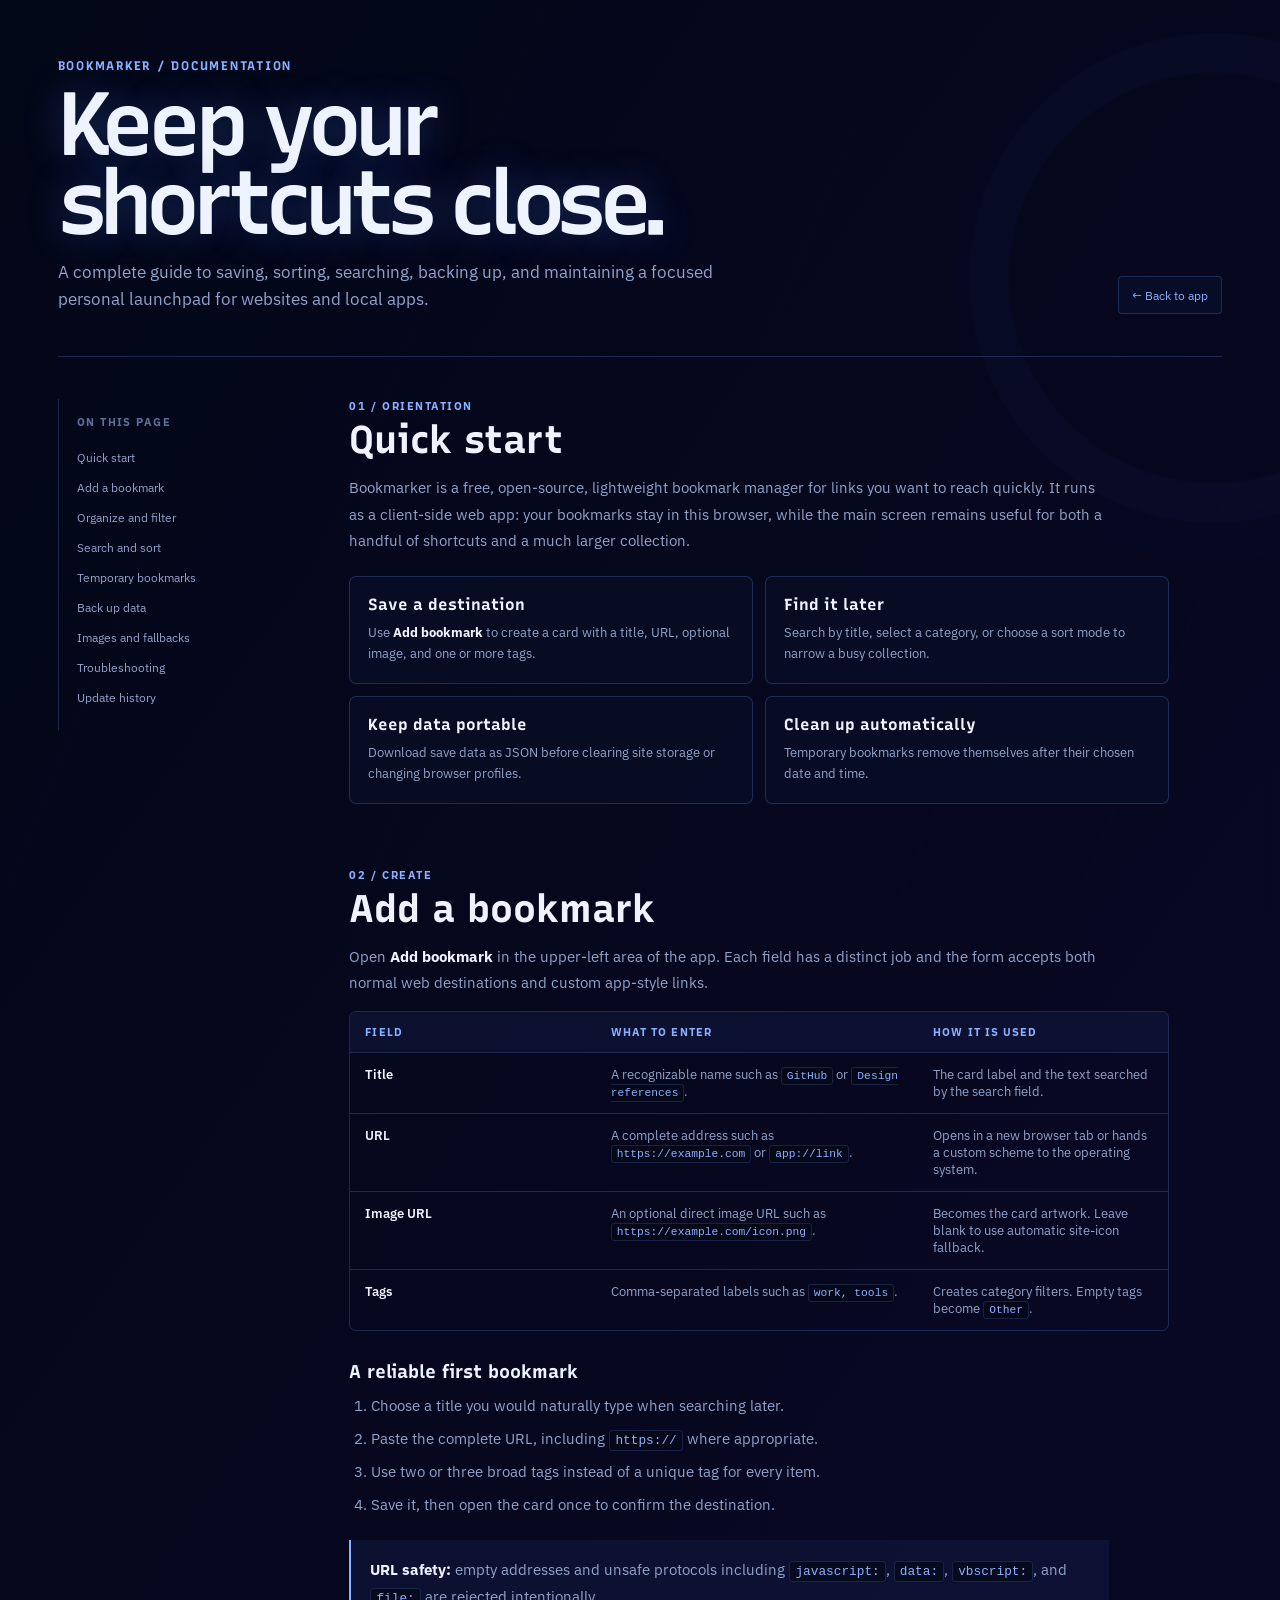
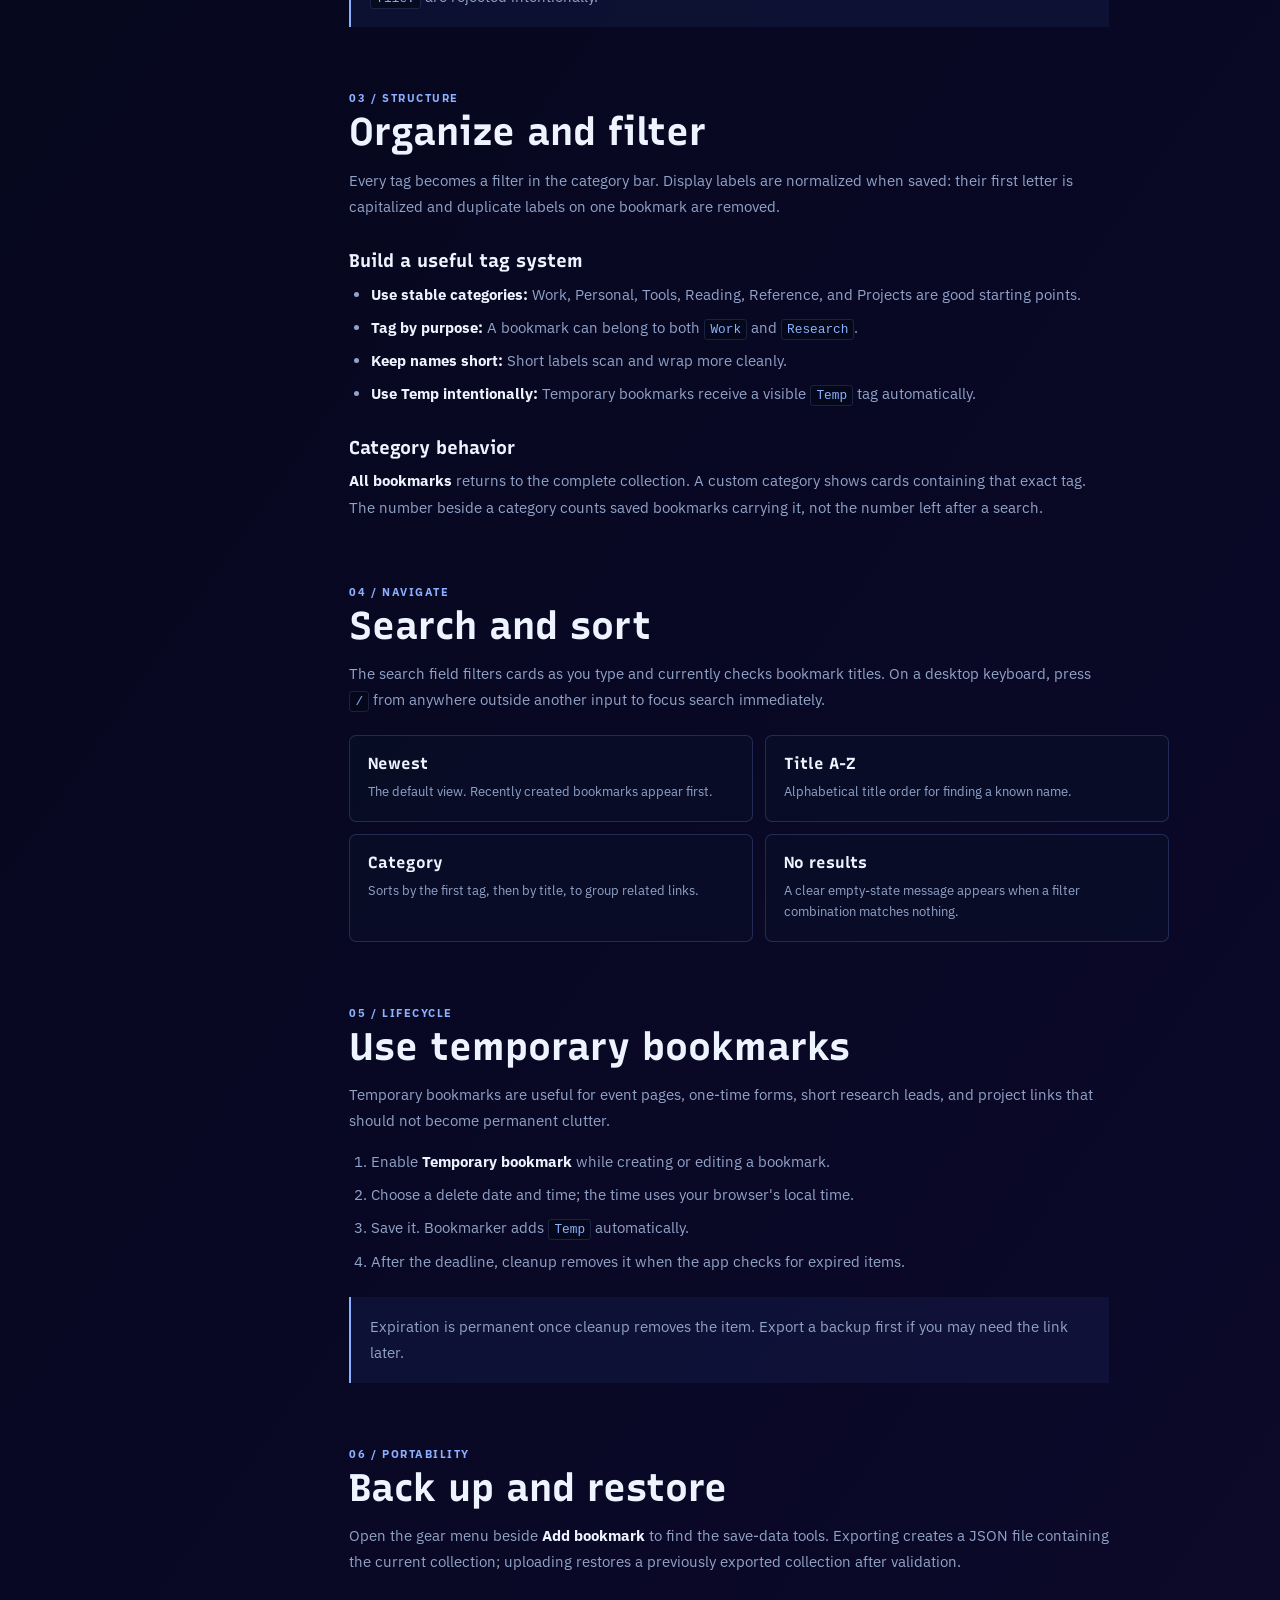
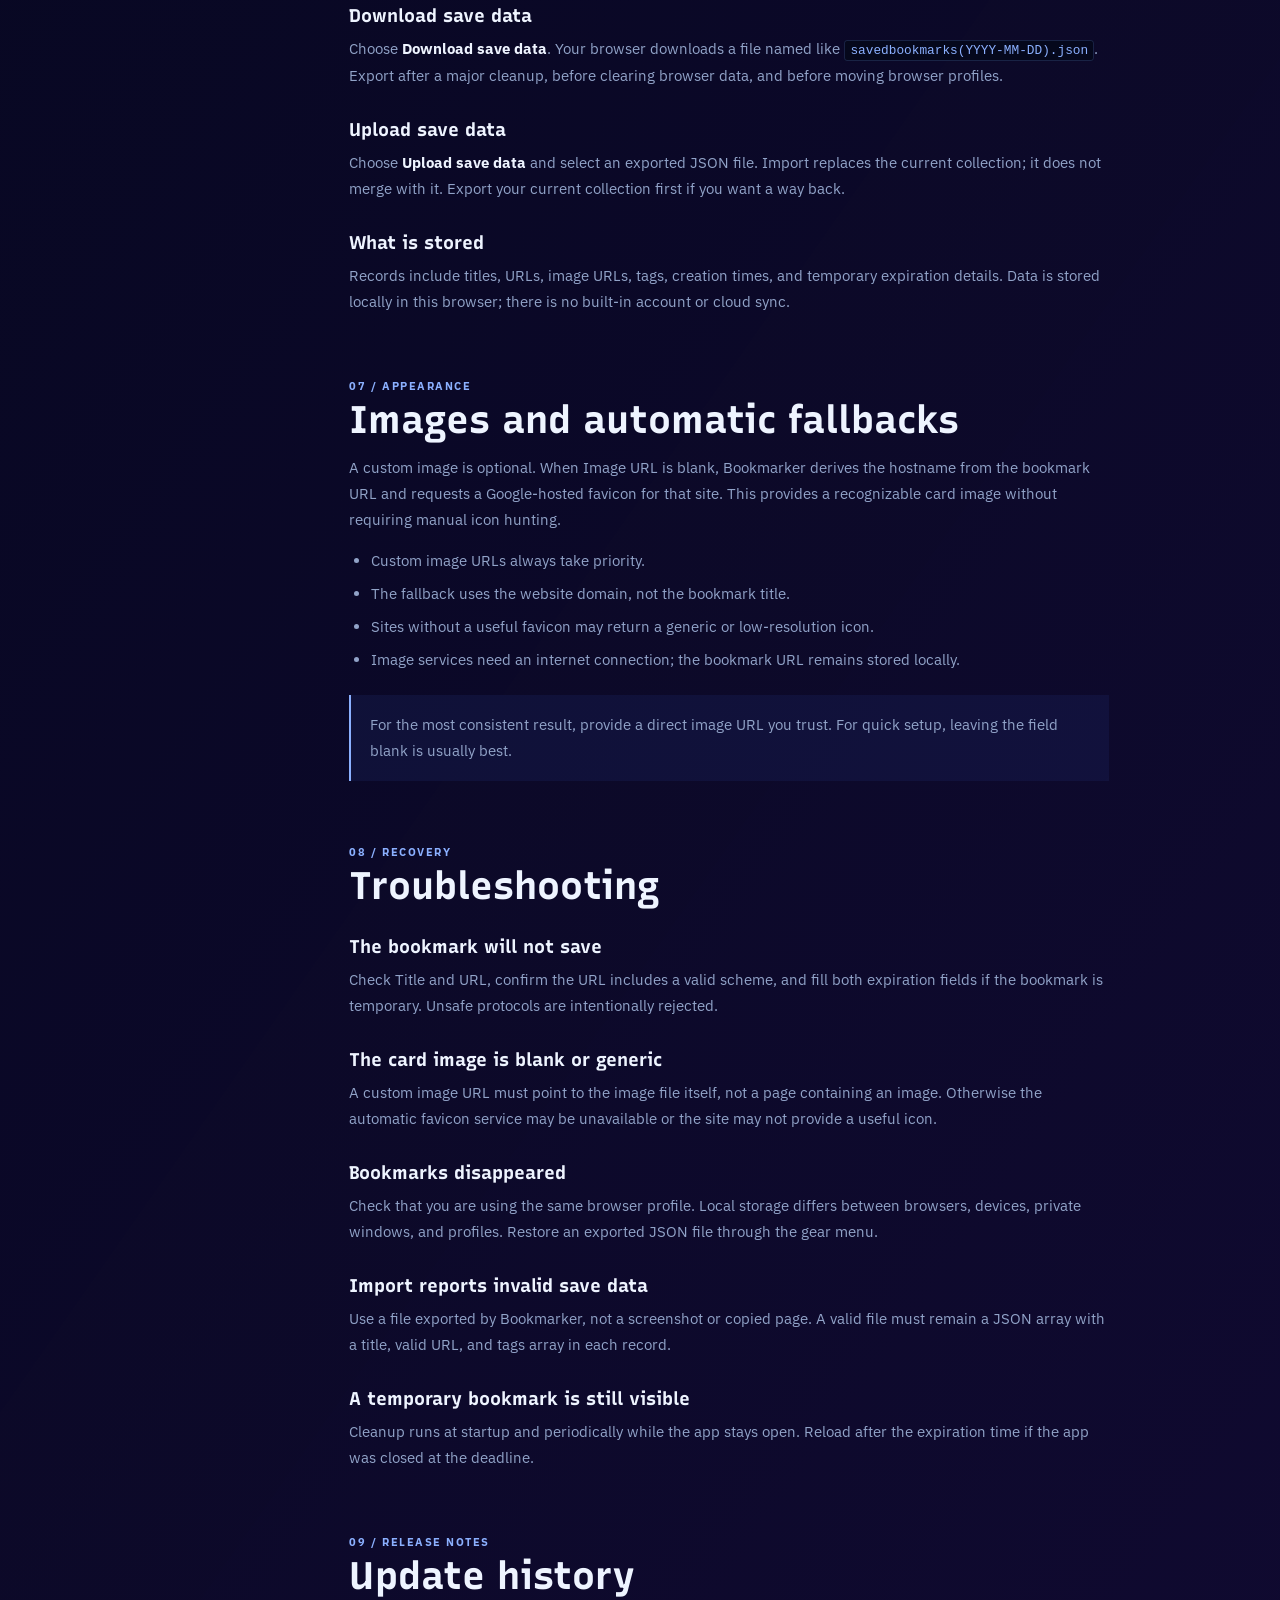
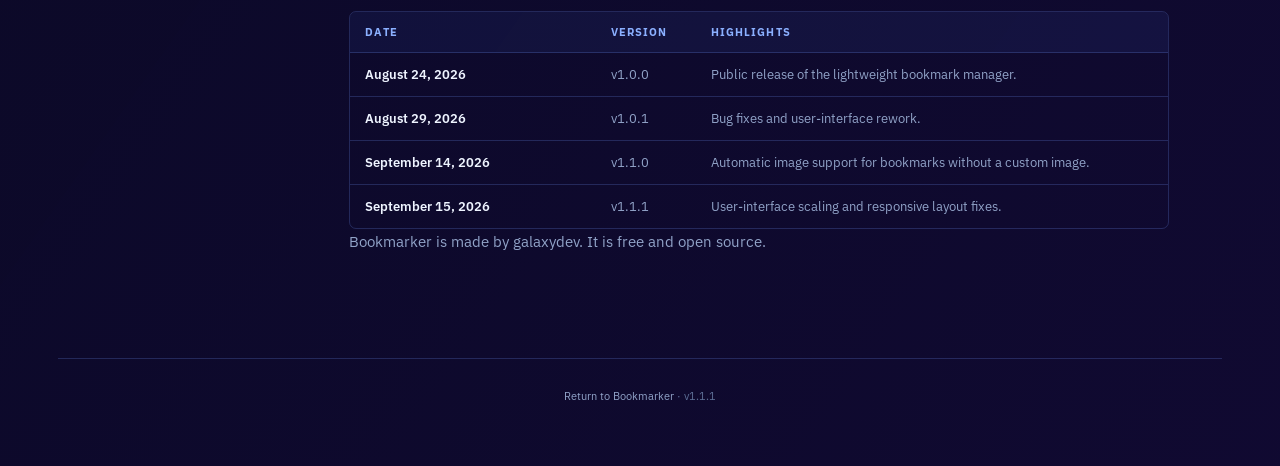
==== docs.html @ 87ace86a "Add detailed user documentation" ====
<!DOCTYPE html>
<html lang="en">
<head>
  <meta charset="UTF-8">
  <meta name="viewport" content="width=device-width, initial-scale=1.0">
  <meta name="description" content="The complete Bookmarker user guide for creating, organizing, searching, and backing up bookmarks.">
  <title>Bookmarker User Guide</title>
  <link rel="stylesheet" href="style.css">
  <link rel="preconnect" href="https://fonts.googleapis.com">
  <link rel="preconnect" href="https://fonts.gstatic.com" crossorigin>
  <link href="https://fonts.googleapis.com/css2?family=Recursive:wght@300..1000&display=swap" rel="stylesheet">
  <link rel="preconnect" href="https://fonts.googleapis.com">
  <link rel="preconnect" href="https://fonts.gstatic.com" crossorigin>
  <link href="https://fonts.googleapis.com/css2?family=IBM+Plex+Sans:ital,wght@0,100..700;1,100..700&display=swap" rel="stylesheet">
  <style>
    .guide { width: min(1180px, 100%); margin: 0 auto; }
    .guide-header { display: flex; align-items: end; justify-content: space-between; gap: 28px; padding: 34px 0 42px; border-bottom: 1px solid var(--line); }
    .guide-kicker, .section-kicker { color: var(--blue-bright); font-size: .68rem; font-weight: 700; letter-spacing: .14em; text-transform: uppercase; }
    .guide-kicker { font-family: var(--display); font-size: .78rem; }
    .guide-header h1 { max-width: 760px; margin: 12px 0 16px; font-size: clamp(3rem, 7vw, 6.5rem); line-height: .88; }
    .lede { max-width: 680px; margin: 0; color: var(--muted); font-size: 1.05rem; line-height: 1.65; }
    .back-link { display: inline-flex; flex: 0 0 auto; padding: 10px 13px; color: var(--blue-bright); font-size: .78rem; text-decoration: none; border: 1px solid var(--line); border-radius: 4px; background: rgba(9,20,48,.58); }
    .back-link:hover { color: var(--ink); border-color: var(--line-bright); }
    .guide-layout { display: grid; grid-template-columns: 215px minmax(0,1fr); gap: clamp(28px,6vw,78px); padding: 42px 0 20px; }
    .guide-nav { position: sticky; top: 24px; align-self: start; padding: 16px 0 18px 18px; border-left: 1px solid var(--line); }
    .guide-nav p { margin-bottom: 13px; color: var(--dim); font-size: .66rem; font-weight: 700; letter-spacing: .14em; text-transform: uppercase; }
    .guide-nav a { display: block; padding: 7px 0; color: var(--muted); font-size: .78rem; text-decoration: none; }
    .guide-nav a:hover { color: var(--blue-bright); }
    .guide-content { min-width: 0; }
    .guide-section { scroll-margin-top: 24px; margin-bottom: 64px; }
    .guide-section h2 { margin: 8px 0 16px; color: var(--ink); font-family: var(--display); font-size: clamp(1.7rem,3vw,2.6rem); line-height: 1; }
    .guide-section h3 { margin: 30px 0 9px; color: var(--ink); font-family: var(--display); font-size: 1.15rem; }
    .guide-section p, .guide-section li { max-width: 760px; color: var(--muted); font-size: .93rem; line-height: 1.75; }
    .guide-section ul, .guide-section ol { max-width: 760px; margin: 10px 0 0; padding-left: 22px; }
    .guide-section li + li { margin-top: 7px; }
    .guide-section strong { color: var(--ink); }
    .guide-section code, .callout code { padding: 2px 5px; color: var(--blue-bright); font-family: ui-monospace,SFMono-Regular,Menlo,monospace; font-size: .86em; border: 1px solid rgba(117,157,255,.18); border-radius: 3px; background: rgba(3,9,23,.7); }
    .callout { max-width: 760px; margin: 22px 0; padding: 17px 19px; border-left: 2px solid var(--blue-bright); background: rgba(79,130,255,.08); }
    .callout p { margin: 0; }
    .guide-grid { display: grid; grid-template-columns: repeat(2,minmax(0,1fr)); gap: 12px; max-width: 820px; margin-top: 22px; }
    .guide-card { padding: 18px; border: 1px solid var(--line); border-radius: 7px; background: rgba(9,18,42,.58); }
    .guide-card h3 { margin: 0 0 8px; font-size: 1rem; }
    .guide-card p { margin: 0; font-size: .84rem; line-height: 1.6; }
    .table-wrap { max-width: 820px; overflow-x: auto; border: 1px solid var(--line); border-radius: 7px; }
    .guide-table { width: 100%; min-width: 560px; border-collapse: collapse; color: var(--muted); font-size: .82rem; }
    .guide-table th, .guide-table td { padding: 13px 15px; text-align: left; vertical-align: top; border-bottom: 1px solid var(--line); }
    .guide-table tr:last-child td { border-bottom: 0; }
    .guide-table th { color: var(--blue-bright); font-size: .68rem; letter-spacing: .1em; text-transform: uppercase; background: rgba(79,130,255,.08); }
    .guide-table td:first-child { width: 30%; color: var(--ink); font-weight: 600; }
    .guide-footer { margin-top: 18px; padding: 30px 0 12px; color: var(--dim); font-size: .7rem; text-align: center; border-top: 1px solid var(--line); }
    @media (max-width: 760px) {
      .guide-header { display: block; padding-top: 24px; }
      .back-link { margin-top: 24px; }
      .guide-layout { display: block; padding-top: 28px; }
      .guide-nav { position: static; display: flex; flex-wrap: wrap; gap: 5px 16px; margin-bottom: 42px; padding: 0 0 16px; border-left: 0; border-bottom: 1px solid var(--line); }
      .guide-nav p { flex-basis: 100%; margin-bottom: 2px; }
      .guide-nav a { padding: 4px 0; }
    }
    @media (max-width: 500px) { .guide-grid { grid-template-columns: 1fr; } .guide-section { margin-bottom: 50px; } }
  </style>
</head>
<body>
  <main class="guide">
    <header class="guide-header">
      <div>
        <div class="guide-kicker">Bookmarker / documentation</div>
        <h1 id="top">Keep your shortcuts close.</h1>
        <p class="lede">A complete guide to saving, sorting, searching, backing up, and maintaining a focused personal launchpad for websites and local apps.</p>
      </div>
      <a class="back-link" href="index.html">&#8592; Back to app</a>
    </header>
    <div class="guide-layout">
      <nav class="guide-nav" aria-label="Documentation contents">
        <p>On this page</p>
        <a href="#quick-start">Quick start</a>
        <a href="#add">Add a bookmark</a>
        <a href="#organize">Organize and filter</a>
        <a href="#search">Search and sort</a>
        <a href="#temporary">Temporary bookmarks</a>
        <a href="#backup">Back up data</a>
        <a href="#images">Images and fallbacks</a>
        <a href="#troubleshooting">Troubleshooting</a>
        <a href="#updates">Update history</a>
      </nav>
      <div class="guide-content">
        <section class="guide-section" id="quick-start">
          <div class="section-kicker">01 / orientation</div><h2>Quick start</h2>
          <p>Bookmarker is a free, open-source, lightweight bookmark manager for links you want to reach quickly. It runs as a client-side web app: your bookmarks stay in this browser, while the main screen remains useful for both a handful of shortcuts and a much larger collection.</p>
          <div class="guide-grid">
            <article class="guide-card"><h3>Save a destination</h3><p>Use <strong>Add bookmark</strong> to create a card with a title, URL, optional image, and one or more tags.</p></article>
            <article class="guide-card"><h3>Find it later</h3><p>Search by title, select a category, or choose a sort mode to narrow a busy collection.</p></article>
            <article class="guide-card"><h3>Keep data portable</h3><p>Download save data as JSON before clearing site storage or changing browser profiles.</p></article>
            <article class="guide-card"><h3>Clean up automatically</h3><p>Temporary bookmarks remove themselves after their chosen date and time.</p></article>
          </div>
        </section>
        <section class="guide-section" id="add">
          <div class="section-kicker">02 / create</div><h2>Add a bookmark</h2>
          <p>Open <strong>Add bookmark</strong> in the upper-left area of the app. Each field has a distinct job and the form accepts both normal web destinations and custom app-style links.</p>
          <div class="table-wrap"><table class="guide-table"><thead><tr><th>Field</th><th>What to enter</th><th>How it is used</th></tr></thead><tbody>
            <tr><td>Title</td><td>A recognizable name such as <code>GitHub</code> or <code>Design references</code>.</td><td>The card label and the text searched by the search field.</td></tr>
            <tr><td>URL</td><td>A complete address such as <code>https://example.com</code> or <code>app://link</code>.</td><td>Opens in a new browser tab or hands a custom scheme to the operating system.</td></tr>
            <tr><td>Image URL</td><td>An optional direct image URL such as <code>https://example.com/icon.png</code>.</td><td>Becomes the card artwork. Leave blank to use automatic site-icon fallback.</td></tr>
            <tr><td>Tags</td><td>Comma-separated labels such as <code>work, tools</code>.</td><td>Creates category filters. Empty tags become <code>Other</code>.</td></tr>
          </tbody></table></div>
          <h3>A reliable first bookmark</h3><ol><li>Choose a title you would naturally type when searching later.</li><li>Paste the complete URL, including <code>https://</code> where appropriate.</li><li>Use two or three broad tags instead of a unique tag for every item.</li><li>Save it, then open the card once to confirm the destination.</li></ol>
          <div class="callout"><p><strong>URL safety:</strong> empty addresses and unsafe protocols including <code>javascript:</code>, <code>data:</code>, <code>vbscript:</code>, and <code>file:</code> are rejected intentionally.</p></div>
        </section>
        <section class="guide-section" id="organize">
          <div class="section-kicker">03 / structure</div><h2>Organize and filter</h2>
          <p>Every tag becomes a filter in the category bar. Display labels are normalized when saved: their first letter is capitalized and duplicate labels on one bookmark are removed.</p>
          <h3>Build a useful tag system</h3><ul><li><strong>Use stable categories:</strong> Work, Personal, Tools, Reading, Reference, and Projects are good starting points.</li><li><strong>Tag by purpose:</strong> A bookmark can belong to both <code>Work</code> and <code>Research</code>.</li><li><strong>Keep names short:</strong> Short labels scan and wrap more cleanly.</li><li><strong>Use Temp intentionally:</strong> Temporary bookmarks receive a visible <code>Temp</code> tag automatically.</li></ul>
          <h3>Category behavior</h3><p><strong>All bookmarks</strong> returns to the complete collection. A custom category shows cards containing that exact tag. The number beside a category counts saved bookmarks carrying it, not the number left after a search.</p>
        </section>
        <section class="guide-section" id="search">
          <div class="section-kicker">04 / navigate</div><h2>Search and sort</h2>
          <p>The search field filters cards as you type and currently checks bookmark titles. On a desktop keyboard, press <code>/</code> from anywhere outside another input to focus search immediately.</p>
          <div class="guide-grid"><article class="guide-card"><h3>Newest</h3><p>The default view. Recently created bookmarks appear first.</p></article><article class="guide-card"><h3>Title A-Z</h3><p>Alphabetical title order for finding a known name.</p></article><article class="guide-card"><h3>Category</h3><p>Sorts by the first tag, then by title, to group related links.</p></article><article class="guide-card"><h3>No results</h3><p>A clear empty-state message appears when a filter combination matches nothing.</p></article></div>
        </section>
        <section class="guide-section" id="temporary">
          <div class="section-kicker">05 / lifecycle</div><h2>Use temporary bookmarks</h2>
          <p>Temporary bookmarks are useful for event pages, one-time forms, short research leads, and project links that should not become permanent clutter.</p>
          <ol><li>Enable <strong>Temporary bookmark</strong> while creating or editing a bookmark.</li><li>Choose a delete date and time; the time uses your browser's local time.</li><li>Save it. Bookmarker adds <code>Temp</code> automatically.</li><li>After the deadline, cleanup removes it when the app checks for expired items.</li></ol>
          <div class="callout"><p>Expiration is permanent once cleanup removes the item. Export a backup first if you may need the link later.</p></div>
        </section>
        <section class="guide-section" id="backup">
          <div class="section-kicker">06 / portability</div><h2>Back up and restore</h2>
          <p>Open the gear menu beside <strong>Add bookmark</strong> to find the save-data tools. Exporting creates a JSON file containing the current collection; uploading restores a previously exported collection after validation.</p>
          <h3>Download save data</h3><p>Choose <strong>Download save data</strong>. Your browser downloads a file named like <code>savedbookmarks(YYYY-MM-DD).json</code>. Export after a major cleanup, before clearing browser data, and before moving browser profiles.</p>
          <h3>Upload save data</h3><p>Choose <strong>Upload save data</strong> and select an exported JSON file. Import replaces the current collection; it does not merge with it. Export your current collection first if you want a way back.</p>
          <h3>What is stored</h3><p>Records include titles, URLs, image URLs, tags, creation times, and temporary expiration details. Data is stored locally in this browser; there is no built-in account or cloud sync.</p>
        </section>
        <section class="guide-section" id="images">
          <div class="section-kicker">07 / appearance</div><h2>Images and automatic fallbacks</h2>
          <p>A custom image is optional. When Image URL is blank, Bookmarker derives the hostname from the bookmark URL and requests a Google-hosted favicon for that site. This provides a recognizable card image without requiring manual icon hunting.</p>
          <ul><li>Custom image URLs always take priority.</li><li>The fallback uses the website domain, not the bookmark title.</li><li>Sites without a useful favicon may return a generic or low-resolution icon.</li><li>Image services need an internet connection; the bookmark URL remains stored locally.</li></ul>
          <div class="callout"><p>For the most consistent result, provide a direct image URL you trust. For quick setup, leaving the field blank is usually best.</p></div>
        </section>
        <section class="guide-section" id="troubleshooting">
          <div class="section-kicker">08 / recovery</div><h2>Troubleshooting</h2>
          <h3>The bookmark will not save</h3><p>Check Title and URL, confirm the URL includes a valid scheme, and fill both expiration fields if the bookmark is temporary. Unsafe protocols are intentionally rejected.</p>
          <h3>The card image is blank or generic</h3><p>A custom image URL must point to the image file itself, not a page containing an image. Otherwise the automatic favicon service may be unavailable or the site may not provide a useful icon.</p>
          <h3>Bookmarks disappeared</h3><p>Check that you are using the same browser profile. Local storage differs between browsers, devices, private windows, and profiles. Restore an exported JSON file through the gear menu.</p>
          <h3>Import reports invalid save data</h3><p>Use a file exported by Bookmarker, not a screenshot or copied page. A valid file must remain a JSON array with a title, valid URL, and tags array in each record.</p>
          <h3>A temporary bookmark is still visible</h3><p>Cleanup runs at startup and periodically while the app stays open. Reload after the expiration time if the app was closed at the deadline.</p>
        </section>
        <section class="guide-section" id="updates">
          <div class="section-kicker">09 / release notes</div><h2>Update history</h2>
          <div class="table-wrap"><table class="guide-table"><thead><tr><th>Date</th><th>Version</th><th>Highlights</th></tr></thead><tbody><tr><td>August 24, 2026</td><td>v1.0.0</td><td>Public release of the lightweight bookmark manager.</td></tr><tr><td>August 29, 2026</td><td>v1.0.1</td><td>Bug fixes and user-interface rework.</td></tr><tr><td>September 14, 2026</td><td>v1.1.0</td><td>Automatic image support for bookmarks without a custom image.</td></tr><tr><td>September 15, 2026</td><td>v1.1.1</td><td>User-interface scaling and responsive layout fixes.</td></tr></tbody></table></div>
          <p>Bookmarker is made by galaxydev. It is free and open source.</p>
        </section>
      </div>
    </div>
    <footer class="guide-footer"><a class="docs-link" href="index.html">Return to Bookmarker</a><span aria-hidden="true"> &middot; </span>v1.1.1</footer>
  </main>
</body>
</html>
---- style.css ----
:root {
  --bg: #050a18;
  --bg-soft: #0a1227;
  --panel: rgba(9, 18, 42, 0.82);
  --panel-strong: rgba(14, 29, 65, 0.94);
  --line: rgba(117, 157, 255, 0.22);
  --line-bright: rgba(117, 157, 255, 0.56);
  --ink: #eef4ff;
  --muted: #91a3c8;
  --dim: #5e7098;
  --blue: #4f82ff;
  --blue-bright: #8bb0ff;
  --blue-deep: #1b48bd;
  --gold: #f3c86b;
  --rose: #ff8798;
  --display: "Recursive", "Trebuchet MS", sans-serif;
  --body: "IBM Plex Sans", sans-serif;
}

* {
  box-sizing: border-box;
}

html {
  min-width: 320px;
  background: var(--bg);
}

footer {
  margin-top: 42px;
  padding: 24px 0;
  color: var(--muted);
  font-size: 0.68rem;
  text-align: center;
}

.docs-link {
  color: var(--muted);
  text-decoration: none;
}

.docs-link:hover {
  color: var(--blue-bright);
  text-decoration: underline;
  text-underline-offset: 3px;
}

body {
  position: relative;
  min-height: 100vh;
  margin: 0;
  padding: 24px clamp(18px, 4.5vw, 72px) 54px;
  overflow-x: hidden;
  color: var(--ink);
  font-family: var(--body);
  background: linear-gradient(125deg, rgba(3, 7, 24, 0.88), rgba(20, 10, 58, 0.76)), url("https://images.unsplash.com/photo-1514565131-fce0801e5785?auto=format&fit=crop&w=2400&q=90") center / cover fixed;
}

body::before {
  position: fixed;
  z-index: -1;
  inset: 0;
  content: "";
  pointer-events: none;
  opacity: 0.2;
  background-image: repeating-linear-gradient(112deg, transparent 0 82px, rgba(139, 176, 255, 0.24) 83px, transparent 84px 166px);
  transform: translateX(-80px);
}

body::after {
  position: fixed;
  z-index: -1;
  top: 8%;
  right: -140px;
  width: 410px;
  height: 410px;
  content: "";
  border: 1px solid rgba(79, 130, 255, 0.12);
  border-radius: 50%;
  box-shadow: 0 0 0 38px rgba(79, 130, 255, 0.035), 0 0 0 39px rgba(79, 130, 255, 0.1), 0 0 110px rgba(27, 72, 189, 0.18);
}

a {
  color: inherit;
}

.page-shell {
  width: min(1220px, 100%);
  margin: auto;
}

.intro {
  display: grid;
  grid-template-columns: minmax(0, 1fr) minmax(260px, 390px);
  align-items: end;
  gap: 42px;
  padding: 28px 0 34px;
  border-bottom: 1px solid var(--line);
}

.title-row {
  display: flex;
  flex-wrap: wrap;
  align-items: end;
  justify-content: space-between;
  gap: 20px;
}

.title-row > h1,
.title-actions {
  min-width: 0;
}

h1,
h2,
p {
  margin-top: 0;
}

h1 {
  margin-bottom: 0;
  color: var(--ink);
  font-family: var(--display);
  font-size: clamp(3.3rem, 8vw, 7.2rem);
  font-weight: 600;
  line-height: 0.84;
  letter-spacing: -0.08em;
  text-shadow: 0 0 38px rgba(79, 130, 255, 0.3);
}

h1 span {
  color: var(--blue-bright);
}

.title-actions {
  display: flex;
  flex: 0 1 auto;
  flex-wrap: wrap;
  align-items: center;
  gap: 9px;
}

.add-button,
.settings-button,
.category-button,
.sort-control select,
.close-button,
.save-button,
.cancel-button,
.delete-confirm-button {
  font: inherit;
  cursor: pointer;
}

.add-button {
  padding: 11px 15px;
  color: #f5f8ff;
  font-size: 0.78rem;
  font-weight: 700;
  border: 1px solid var(--blue);
  border-radius: 5px;
  background: var(--blue-deep);
  box-shadow: 0 0 0 1px rgba(139, 176, 255, 0.08), 0 8px 22px rgba(27, 72, 189, 0.3);
  transition: background 0.2s ease, transform 0.2s ease, box-shadow 0.2s ease;
}

.add-button:hover {
  background: var(--blue);
  box-shadow: 0 10px 30px rgba(79, 130, 255, 0.35);
  transform: translateY(-2px);
}

.add-button span {
  margin-right: 4px;
  font-size: 1rem;
}

.settings-wrap {
  position: relative;
}

.settings-button {
  display: grid;
  width: 42px;
  height: 42px;
  place-items: center;
  color: var(--muted);
  font-size: 1.25rem;
  border: 1px solid var(--line);
  border-radius: 50%;
  background: rgba(9, 20, 48, 0.7);
  transition: color 0.2s ease, border-color 0.2s ease, transform 0.2s ease;
}

.settings-button:hover,
.settings-button[aria-expanded="true"] {
  color: var(--blue-bright);
  border-color: var(--line-bright);
  transform: rotate(24deg);
}

.settings-menu {
  position: absolute;
  z-index: 5;
  top: 50px;
  right: 0;
  width: 190px;
  padding: 6px;
  border: 1px solid var(--line-bright);
  border-radius: 6px;
  background: var(--panel-strong);
  box-shadow: 0 18px 42px rgba(0, 0, 0, 0.52);
}

.settings-menu[hidden] {
  display: none;
}

.settings-menu button {
  display: block;
  width: 100%;
  padding: 10px;
  color: var(--muted);
  font: inherit;
  font-size: 0.73rem;
  text-align: left;
  border: 0;
  background: transparent;
  cursor: pointer;
}

.settings-menu button:hover {
  color: var(--ink);
  background: rgba(79, 130, 255, 0.14);
}

.search-box {
  display: flex;
  align-items: center;
  height: 54px;
  padding: 0 16px;
  border: 1px solid var(--line);
  border-radius: 7px;
  background: var(--panel);
  box-shadow: 0 18px 38px rgba(0, 0, 0, 0.28), inset 0 1px rgba(255, 255, 255, 0.06);
  backdrop-filter: blur(18px);
}

.search-box:focus-within {
  border-color: var(--blue);
  box-shadow: 0 0 0 3px rgba(79, 130, 255, 0.14), 0 18px 38px rgba(0, 0, 0, 0.28);
}

.search-icon {
  margin-right: 9px;
  color: var(--blue-bright);
  font-size: 1.5rem;
}

.search-box input {
  min-width: 0;
  flex: 1;
  color: var(--ink);
  font: inherit;
  border: 0;
  outline: 0;
  background: transparent;
}

.search-box input::placeholder {
  color: var(--dim);
}

kbd {
  padding: 3px 7px;
  color: var(--dim);
  font-size: 0.68rem;
  border: 1px solid var(--line);
  border-radius: 3px;
}

.category-bar {
  display: flex;
  flex-wrap: wrap;
  align-items: center;
  justify-content: space-between;
  gap: 18px;
  padding: 20px 0 19px;
}

.category-tabs {
  display: flex;
  min-width: 0;
  flex: 1 1 500px;
  flex-wrap: wrap;
  gap: 7px;
}

#custom-categories {
  display: contents;
}

.category-button {
  padding: 8px 13px;
  color: var(--muted);
  font-size: 0.76rem;
  border: 1px solid var(--line);
  border-radius: 999px;
  background: rgba(9, 20, 48, 0.58);
  transition: color 0.2s ease, border-color 0.2s ease, background 0.2s ease;
}

.category-button span {
  margin-left: 5px;
  color: var(--dim);
  font-size: 0.67rem;
}

.category-button:hover,
.category-button.active {
  color: #061329;
  border-color: var(--blue-bright);
  background: var(--blue-bright);
}

.category-button.active span {
  color: var(--blue-deep);
}

.sort-control {
  display: flex;
  flex: 0 1 auto;
  min-width: max-content;
  align-items: center;
  gap: 7px;
  color: var(--muted);
  font-size: 0.74rem;
}

.sort-control select {
  padding: 8px 25px 8px 9px;
  color: var(--ink);
  font-size: 0.74rem;
  border: 1px solid var(--line);
  border-radius: 4px;
  outline: 0;
  background: var(--panel);
}

.sort-control select:focus {
  border-color: var(--blue);
}

.bookmark-grid {
  display: grid;
  grid-template-columns: repeat(auto-fit, minmax(235px, 1fr));
  gap: 19px;
}

.bookmark-card {
  position: relative;
  height: 330px;
  min-width: 0;
  overflow: hidden;
  border: 1px solid var(--line);
  border-radius: 16px;
  background: var(--panel);
  box-shadow: 0 22px 44px rgba(0, 0, 0, 0.34), inset 0 1px rgba(255, 255, 255, 0.08);
  backdrop-filter: blur(12px);
  transition: border-color 0.25s ease, box-shadow 0.25s ease, transform 0.25s ease;
}

.bookmark-card::after {
  position: absolute;
  top: 0;
  right: 16px;
  width: 1px;
  height: 45%;
  content: "";
  border-radius: 0;
  background: linear-gradient(transparent, var(--blue), transparent);
  box-shadow: none;
  opacity: 0.58;
}

.bookmark-card:hover {
  border-color: var(--line-bright);
  box-shadow: 0 28px 58px rgba(0, 0, 0, 0.46), 0 0 30px rgba(79, 130, 255, 0.13);
  transform: translateY(-5px);
}

.bookmark-icon {
  position: relative;
  display: block;
  width: 100%;
  height: 100%;
  overflow: hidden;
  border-radius: inherit;
}

.bookmark-icon::before {
  position: absolute;
  z-index: 1;
  inset: 0;
  content: "";
  background: linear-gradient(180deg, rgba(5, 10, 24, 0.02) 28%, rgba(5, 10, 24, 0.38) 52%, rgba(5, 10, 24, 0.97) 91%);
  pointer-events: none;
}

.bookmark-icon img {
  display: block;
  width: 100%;
  height: 100%;
  object-fit: cover;
  filter: saturate(0.84) brightness(0.88) contrast(1.04);
  transition: filter 0.3s ease, transform 0.4s ease;
}

.bookmark-card:hover .bookmark-icon img {
  filter: saturate(1) brightness(1) contrast(1.04);
  transform: scale(1.07);
}

.open-arrow {
  position: absolute;
  z-index: 2;
  top: 15px;
  right: 15px;
  display: grid;
  width: 35px;
  height: 35px;
  place-items: center;
  color: #061329;
  font-size: 1.1rem;
  border: 1px solid rgba(255, 255, 255, 0.34);
  border-radius: 50%;
  background: var(--blue-bright);
  opacity: 0;
  transform: translateY(-6px);
  transition: opacity 0.2s ease, transform 0.2s ease;
}

.bookmark-card:hover .open-arrow {
  opacity: 1;
  transform: translateY(0);
}

.bookmark-info {
  position: absolute;
  z-index: 2;
  right: 0;
  bottom: 0;
  left: 0;
  display: flex;
  flex-wrap: wrap;
  align-items: end;
  justify-content: space-between;
  gap: 10px;
  padding: 70px 17px 17px;
}

.bookmark-info h2 {
  min-width: 0;
  max-width: 100%;
  margin: 0;
  overflow-wrap: anywhere;
  color: var(--ink);
  font-family: var(--display);
  font-size: 1.15rem;
  font-weight: 570;
}

.bookmark-actions {
  display: flex;
  flex: 1 1 100%;
  min-width: 0;
  align-items: start;
  justify-content: space-between;
  gap: 7px;
}
.card-buttons {
  display: flex;
  align-items: center;
  gap: 5px;
}
.edit-button {
  display: grid;
  width: 25px;
  height: 25px;
  place-items: center;
  padding: 0;
  color: var(--blue-bright);
  font-size: 0.95rem;
  border: 1px solid var(--line);
  border-radius: 4px;
  background: rgba(5, 11, 27, 0.62);
  cursor: pointer;
}
.edit-button:hover,
.edit-button:focus-visible {
  color: #061329;
  border-color: var(--blue-bright);
  background: var(--blue-bright);
}

.bookmark-tags {
  display: flex;
  min-width: 0;
  max-height: 54px;
  overflow-y: auto;
  flex-wrap: wrap;
  justify-content: end;
  gap: 4px;
}

.category-label {
  padding: 4px 7px;
  color: #07152f;
  font-size: 0.62rem;
  font-weight: 700;
  letter-spacing: 0.04em;
  text-transform: uppercase;
  border-radius: 3px;
  background: var(--blue-bright);
}

.bookmark-card:nth-child(3n + 2) .category-label {
  background: var(--gold);
}

.bookmark-card:nth-child(3n + 3) .category-label {
  background: var(--rose);
}

.delete-button {
  display: grid;
  width: 25px;
  height: 25px;
  place-items: center;
  padding: 0;
  color: #b6c3e0;
  font-size: 1.1rem;
  border: 1px solid var(--line);
  border-radius: 4px;
  background: rgba(5, 11, 27, 0.62);
  cursor: pointer;
}

.delete-button:hover,
.delete-button:focus-visible {
  color: #fff0f2;
  border-color: var(--rose);
  background: rgba(255, 135, 152, 0.3);
}

.empty-state {
  grid-column: 1 / -1;
  padding: 42px;
  color: var(--muted);
  text-align: center;
  border: 1px dashed var(--line);
}

.modal-backdrop {
  position: fixed;
  z-index: 10;
  inset: 0;
  display: grid;
  padding: 20px;
  place-items: center;
  background: rgba(1, 6, 18, 0.78);
  backdrop-filter: blur(10px);
}

.modal-backdrop[hidden],
.bookmark-card[hidden],
.empty-state[hidden] {
  display: none;
}

.modal {
  width: min(480px, 100%);
  max-height: calc(100vh - 40px);
  overflow-y: auto;
  padding: 28px;
  border: 1px solid var(--line-bright);
  border-radius: 9px;
  background: var(--bg-soft);
  box-shadow: 0 28px 72px rgba(0, 0, 0, 0.64), 0 0 32px rgba(79, 130, 255, 0.1);
}

.modal-heading {
  display: flex;
  align-items: start;
  justify-content: space-between;
  margin-bottom: 24px;
}

.modal-heading .eyebrow,
.eyebrow {
  margin-bottom: 7px;
  color: var(--blue-bright);
  font-size: 0.68rem;
  font-weight: 700;
  letter-spacing: 0.14em;
  text-transform: uppercase;
}

.modal-heading h2 {
  margin-bottom: 0;
  font-family: var(--display);
  font-size: 1.5rem;
}

.close-button {
  width: 31px;
  height: 31px;
  color: var(--muted);
  font-size: 1.35rem;
  line-height: 1;
  border: 1px solid var(--line);
  border-radius: 50%;
  background: transparent;
}

.close-button:hover {
  color: var(--ink);
  border-color: var(--blue);
}

#bookmark-form label {
  display: block;
  margin-bottom: 15px;
  color: var(--muted);
  font-size: 0.76rem;
}

.optional {
  color: var(--dim);
  font-size: 0.68rem;
}

#bookmark-form input {
  display: block;
  width: 100%;
  height: 41px;
  margin-top: 6px;
  padding: 0 10px;
  color: var(--ink);
  font: inherit;
  border: 1px solid var(--line);
  border-radius: 4px;
  outline: 0;
  background: rgba(3, 9, 23, 0.76);
}

#bookmark-form input:focus {
  border-color: var(--blue);
  box-shadow: 0 0 0 3px rgba(79, 130, 255, 0.12);
}

.temporary-toggle {
  display: flex !important;
  align-items: center;
  gap: 8px;
  color: var(--blue-bright) !important;
}

.temporary-toggle input {
  width: 16px !important;
  height: 16px !important;
  margin: 0 !important;
  accent-color: var(--blue);
}

#expiry-field[hidden] {
  display: none;
}

.expiry-fields {
  display: grid;
  grid-template-columns: 1fr 0.7fr;
  gap: 12px;
}

.date-input {
  cursor: pointer;
}

.date-input::-webkit-calendar-picker-indicator {
  width: 18px;
  height: 18px;
  cursor: pointer;
  filter: invert(75%) sepia(38%) saturate(950%) hue-rotate(183deg);
  opacity: 0.9;
}

.form-note {
  margin: 2px 0 22px;
  color: var(--dim);
  font-size: 0.7rem;
}

.form-actions {
  display: flex;
  flex-wrap: wrap;
  justify-content: end;
  gap: 9px;
}

.cancel-button,
.save-button,
.delete-confirm-button {
  padding: 10px 13px;
  font-size: 0.76rem;
  border: 1px solid var(--line);
  border-radius: 4px;
}

.cancel-button {
  color: var(--muted);
  background: transparent;
}

.save-button {
  color: #061329;
  border-color: var(--blue-bright);
  background: var(--blue-bright);
}

.delete-confirm-button {
  color: #fff0f2;
  border-color: var(--rose);
  background: #b94258;
}

.confirm-copy {
  margin-bottom: 26px;
  color: var(--muted);
  line-height: 1.5;
}

.confirm-copy strong {
  color: var(--ink);
}

.sr-only {
  position: absolute;
  width: 1px;
  height: 1px;
  padding: 0;
  overflow: hidden;
  clip: rect(0, 0, 0, 0);
  white-space: nowrap;
  border: 0;
}

@media (max-width: 760px) {
  body {
    padding: 18px 18px 42px;
  }

  .intro {
    display: block;
    padding-top: 24px;
  }

  .title-row {
    align-items: start;
  }

  h1 {
    font-size: clamp(2.8rem, 13vw, 5rem);
  }

  .search-box {
    margin-top: 28px;
  }

  .category-bar {
    display: block;
  }

  .category-tabs {
    width: 100%;
  }

  .sort-control {
    justify-content: space-between;
  }

  .sort-control {
    margin-top: 14px;
  }
}

@media (max-width: 440px) {
  .title-row {
    display: block;
  }

  .title-actions {
    display: flex;
    flex-wrap: wrap;
    justify-content: space-between;
    margin-top: 22px;
  }

  .add-button {
    flex: 1 1 180px;
  }

  .bookmark-info {
    flex-direction: column;
    align-items: stretch;
  }

  .bookmark-tags {
    justify-content: start;
  }

  .form-actions > button {
    flex: 1 1 120px;
  }

  .modal {
    padding: 22px;
  }

  .bookmark-grid {
    grid-template-columns: 1fr;
  }
}
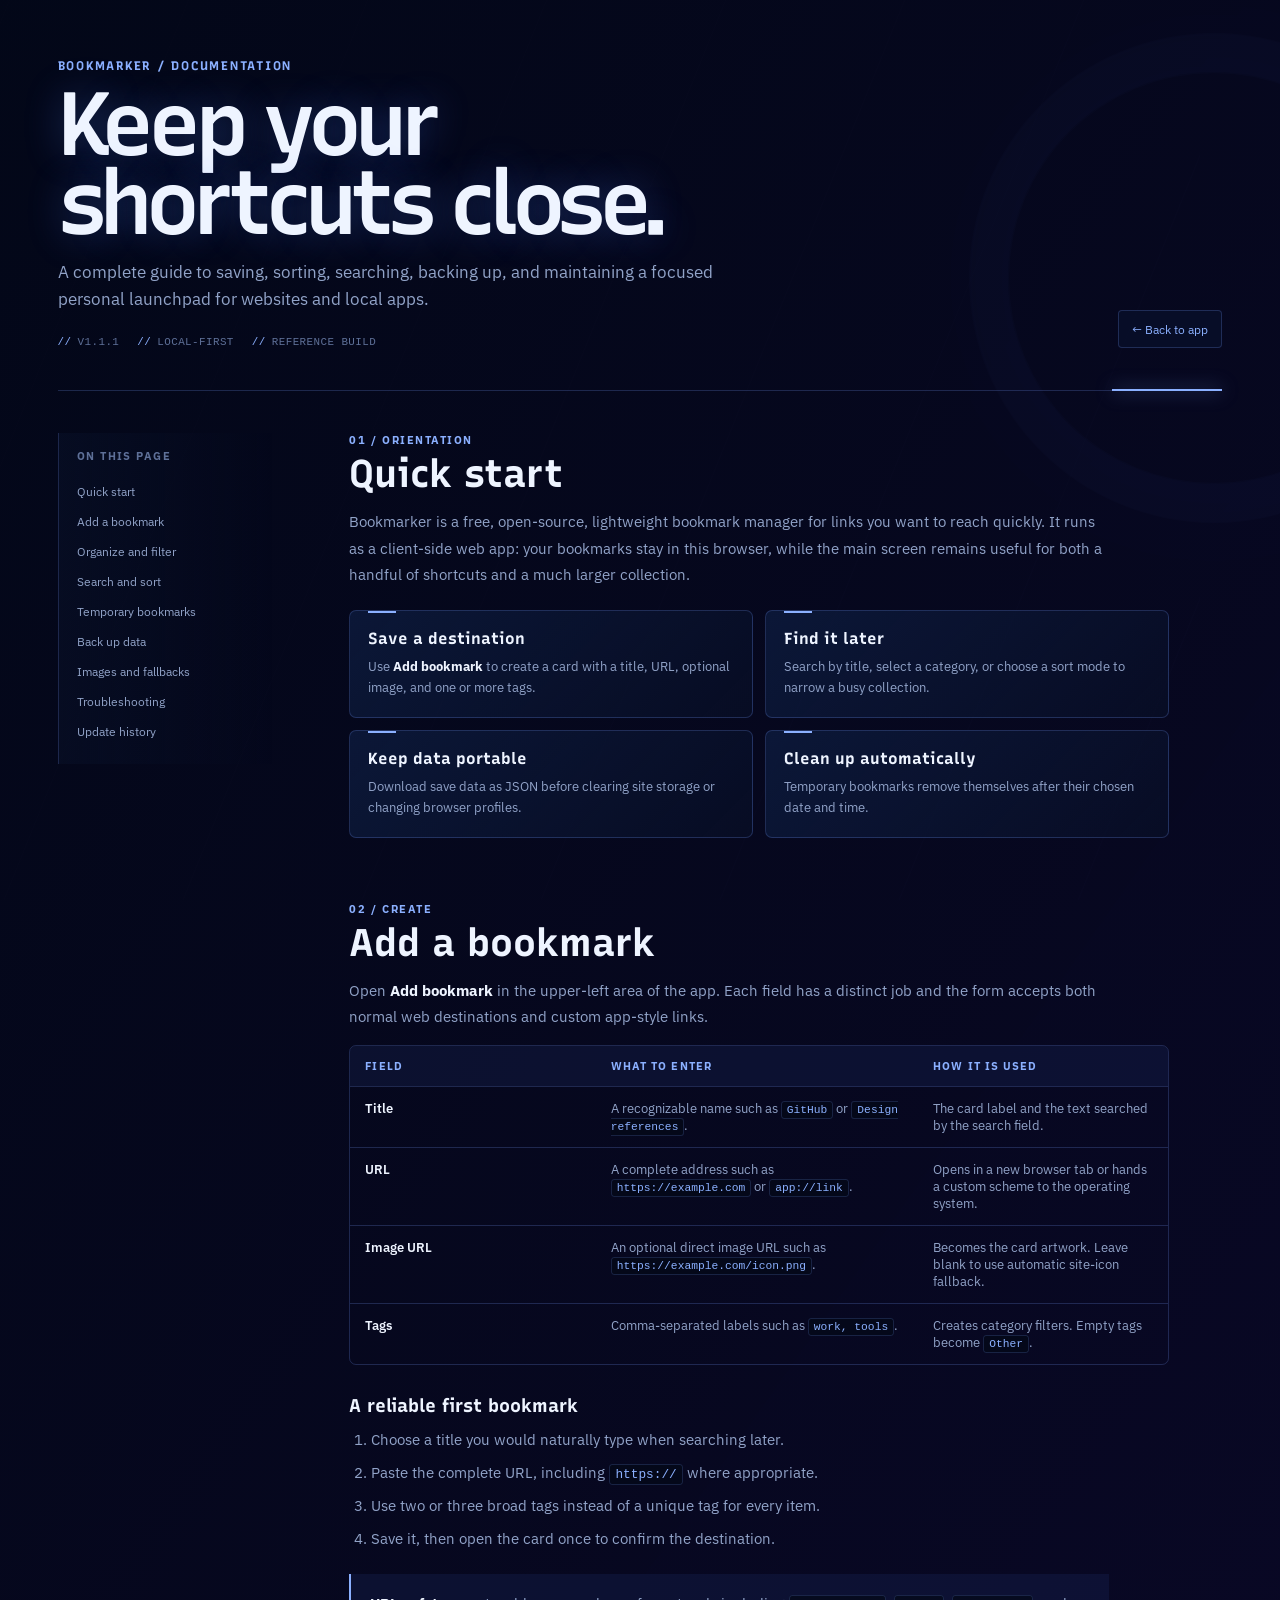
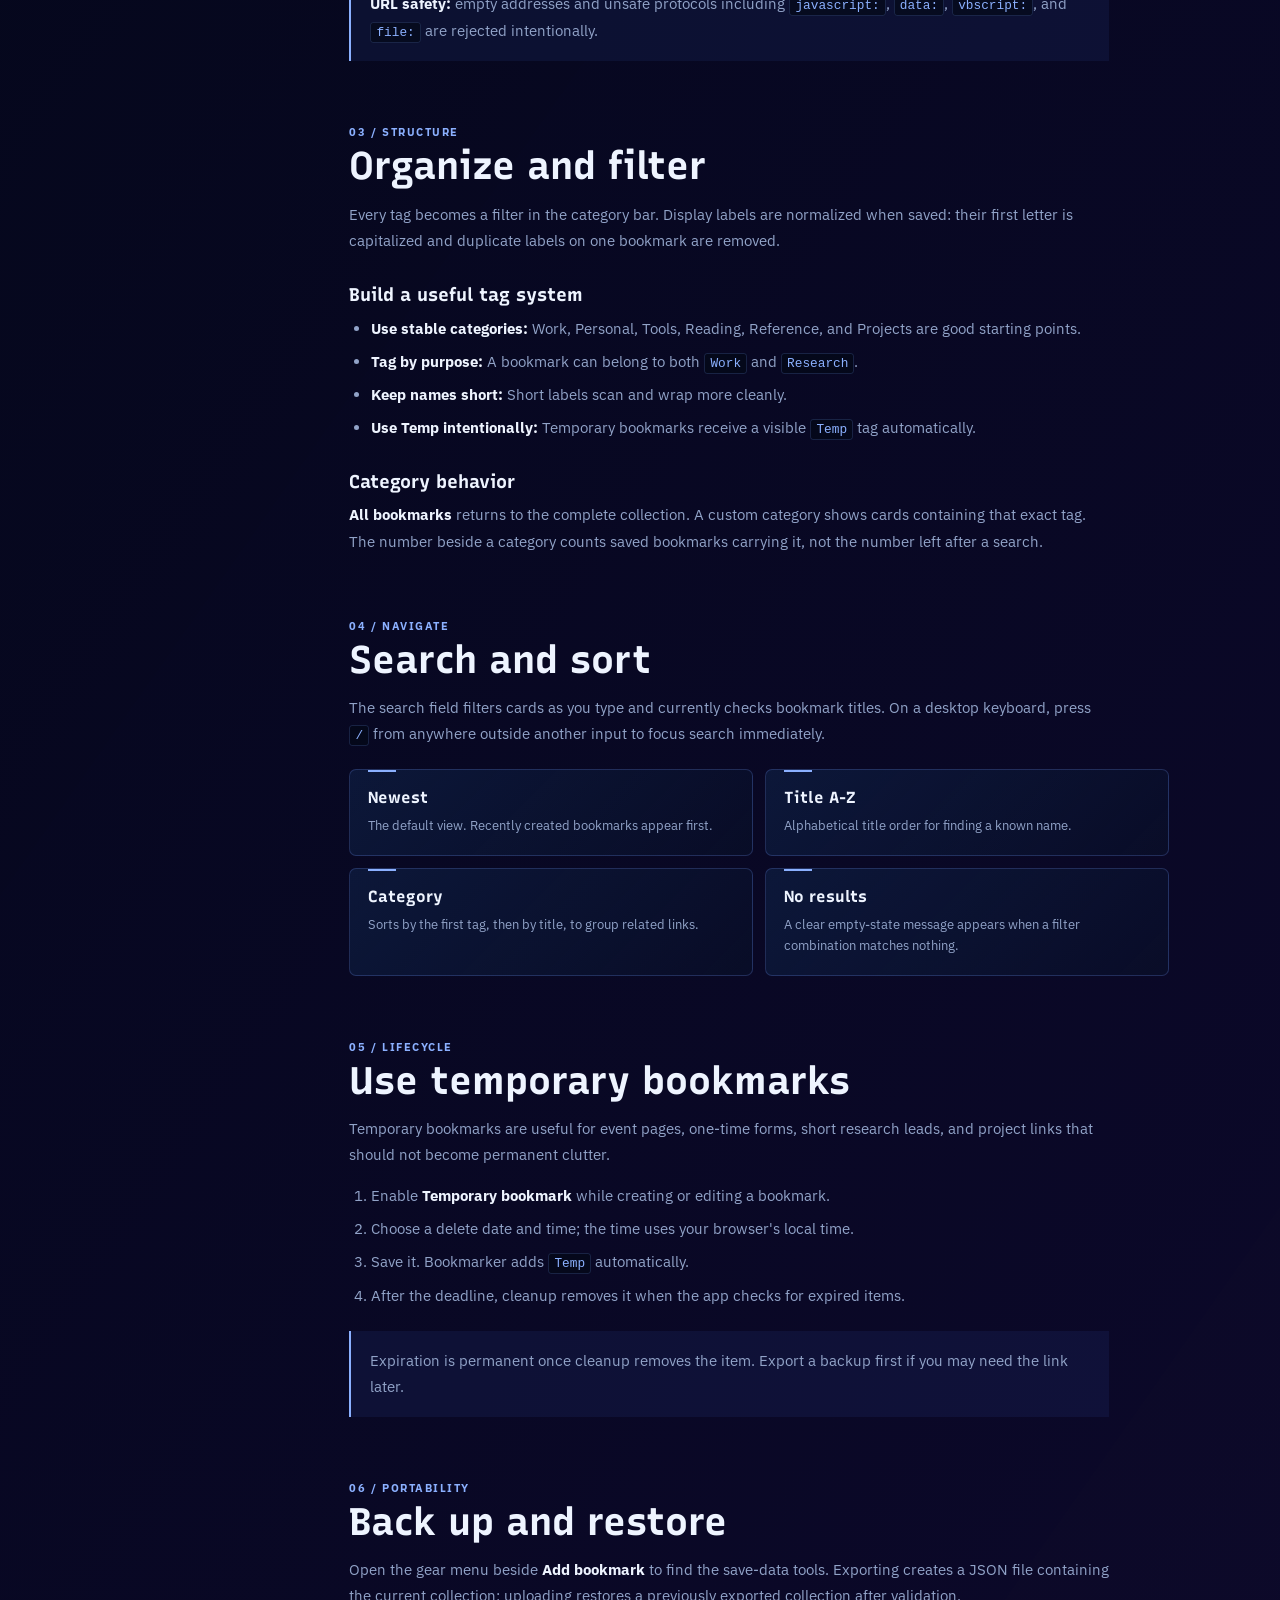
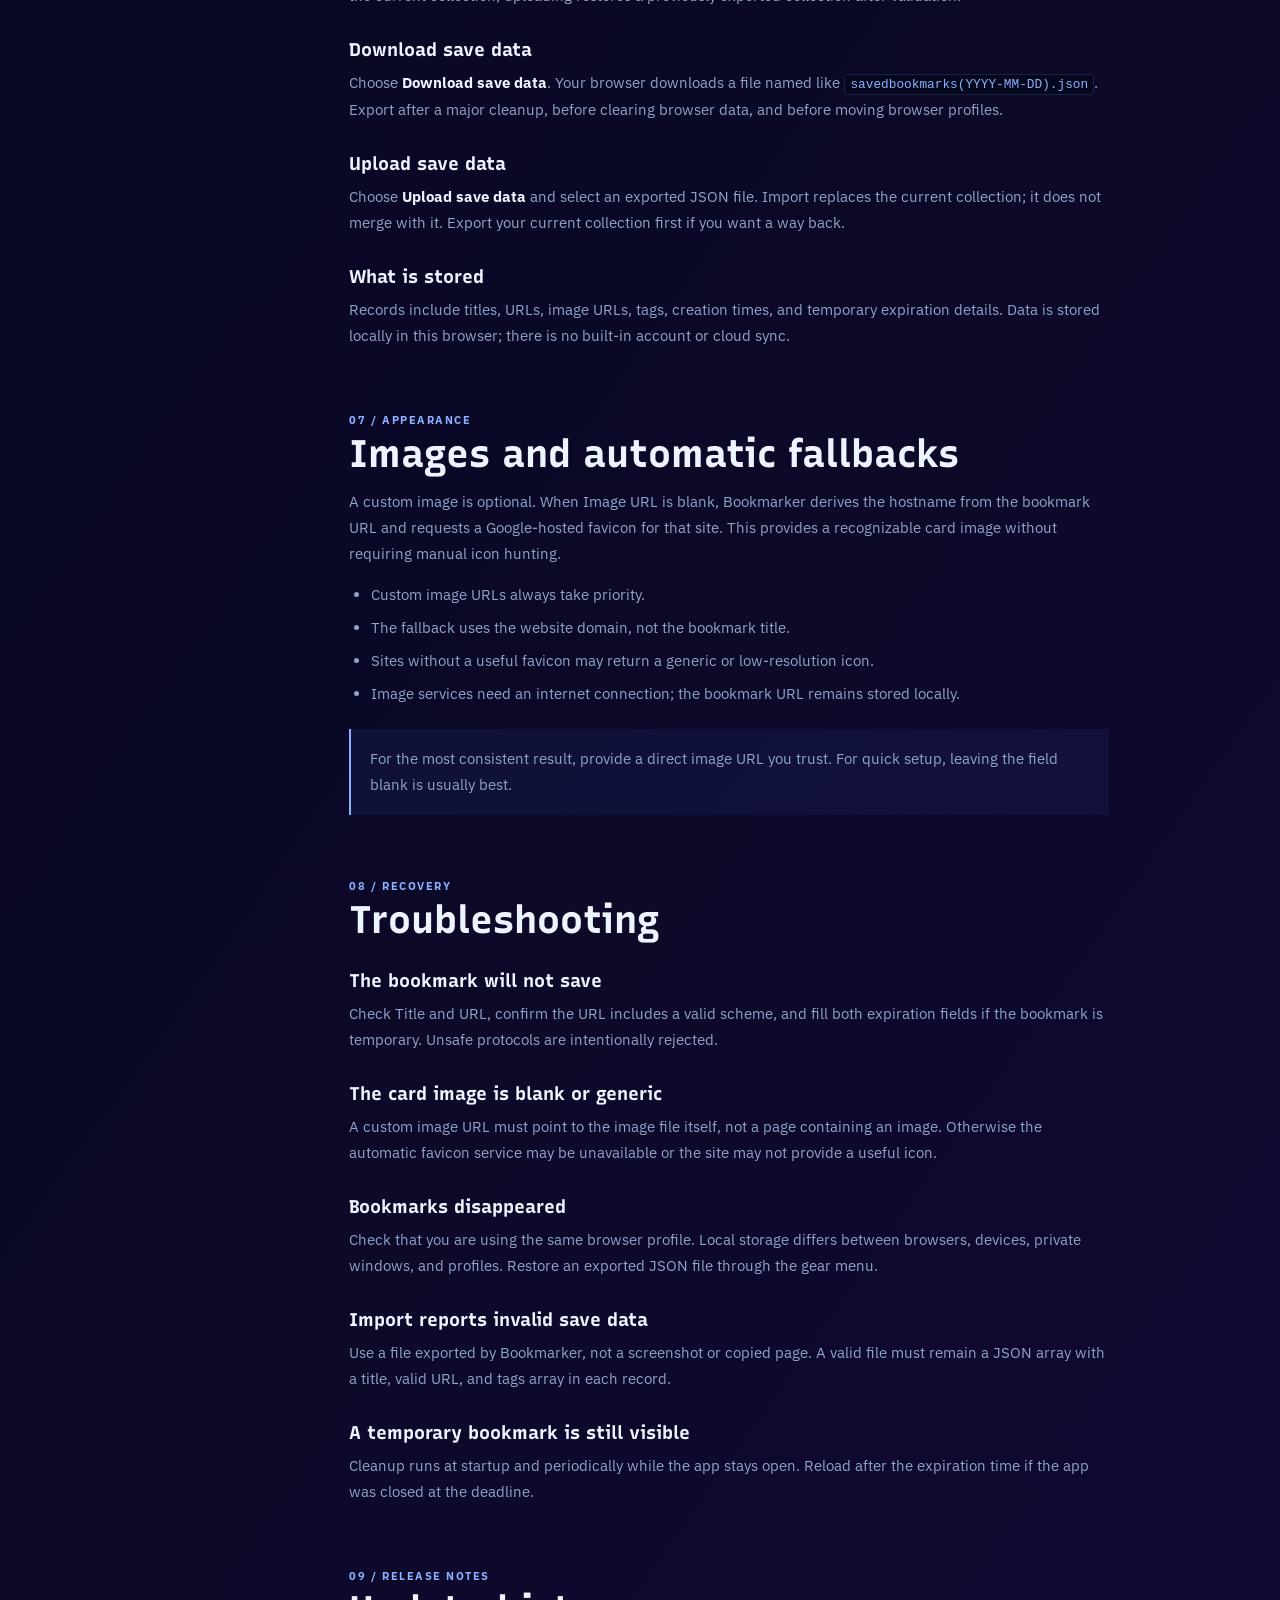
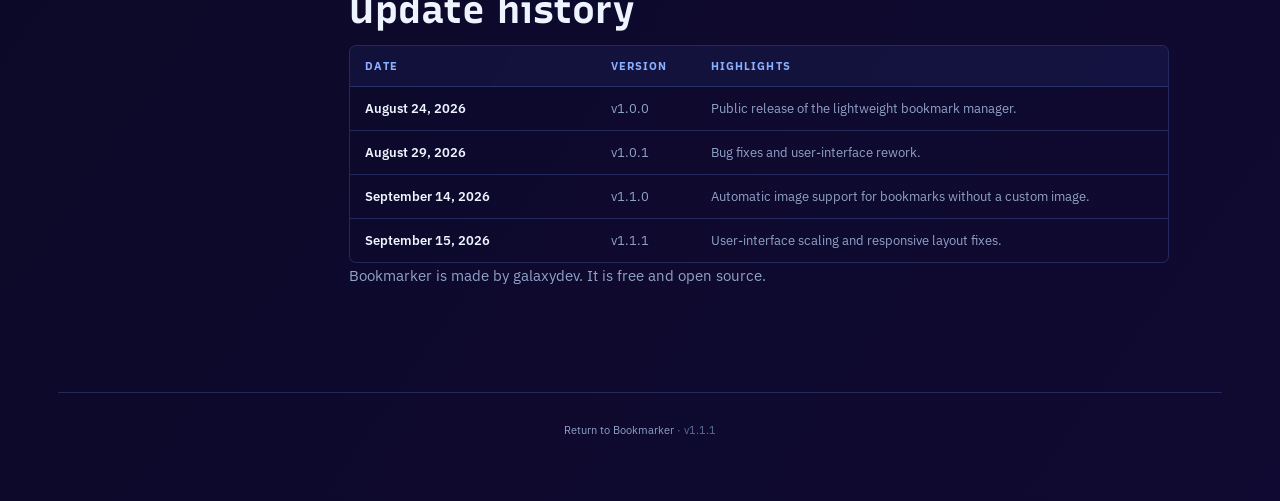
==== commit 416d5df2: "Redesign docs and workspace tools" ====
--- a/docs.html
+++ b/docs.html
@@ -14,18 +14,21 @@
   <link href="https://fonts.googleapis.com/css2?family=IBM+Plex+Sans:ital,wght@0,100..700;1,100..700&display=swap" rel="stylesheet">
   <style>
     .guide { width: min(1180px, 100%); margin: 0 auto; }
-    .guide-header { display: flex; align-items: end; justify-content: space-between; gap: 28px; padding: 34px 0 42px; border-bottom: 1px solid var(--line); }
+    .guide-header { position: relative; display: flex; align-items: end; justify-content: space-between; gap: 28px; padding: 34px 0 42px; border-bottom: 1px solid var(--line); }
+    .guide-header::after { position: absolute; right: 0; bottom: -1px; width: 110px; height: 2px; content: ""; background: var(--blue-bright); box-shadow: 0 0 18px rgba(139,176,255,.7); }
     .guide-kicker, .section-kicker { color: var(--blue-bright); font-size: .68rem; font-weight: 700; letter-spacing: .14em; text-transform: uppercase; }
     .guide-kicker { font-family: var(--display); font-size: .78rem; }
     .guide-header h1 { max-width: 760px; margin: 12px 0 16px; font-size: clamp(3rem, 7vw, 6.5rem); line-height: .88; }
     .lede { max-width: 680px; margin: 0; color: var(--muted); font-size: 1.05rem; line-height: 1.65; }
+    .guide-meta { display: flex; flex-wrap: wrap; gap: 8px 18px; margin-top: 22px; color: var(--dim); font-family: ui-monospace,SFMono-Regular,Menlo,monospace; font-size: .68rem; letter-spacing: .04em; text-transform: uppercase; }
+    .guide-meta span::before { margin-right: 6px; color: var(--blue-bright); content: "//"; }
     .back-link { display: inline-flex; flex: 0 0 auto; padding: 10px 13px; color: var(--blue-bright); font-size: .78rem; text-decoration: none; border: 1px solid var(--line); border-radius: 4px; background: rgba(9,20,48,.58); }
     .back-link:hover { color: var(--ink); border-color: var(--line-bright); }
     .guide-layout { display: grid; grid-template-columns: 215px minmax(0,1fr); gap: clamp(28px,6vw,78px); padding: 42px 0 20px; }
-    .guide-nav { position: sticky; top: 24px; align-self: start; padding: 16px 0 18px 18px; border-left: 1px solid var(--line); }
+    .guide-nav { position: sticky; top: 24px; align-self: start; padding: 16px 0 18px 18px; border-left: 1px solid var(--line); background: linear-gradient(90deg, rgba(9,18,42,.5), transparent); }
     .guide-nav p { margin-bottom: 13px; color: var(--dim); font-size: .66rem; font-weight: 700; letter-spacing: .14em; text-transform: uppercase; }
     .guide-nav a { display: block; padding: 7px 0; color: var(--muted); font-size: .78rem; text-decoration: none; }
-    .guide-nav a:hover { color: var(--blue-bright); }
+    .guide-nav a:hover { color: var(--blue-bright); transform: translateX(4px); }
     .guide-content { min-width: 0; }
     .guide-section { scroll-margin-top: 24px; margin-bottom: 64px; }
     .guide-section h2 { margin: 8px 0 16px; color: var(--ink); font-family: var(--display); font-size: clamp(1.7rem,3vw,2.6rem); line-height: 1; }
@@ -38,7 +41,8 @@
     .callout { max-width: 760px; margin: 22px 0; padding: 17px 19px; border-left: 2px solid var(--blue-bright); background: rgba(79,130,255,.08); }
     .callout p { margin: 0; }
     .guide-grid { display: grid; grid-template-columns: repeat(2,minmax(0,1fr)); gap: 12px; max-width: 820px; margin-top: 22px; }
-    .guide-card { padding: 18px; border: 1px solid var(--line); border-radius: 7px; background: rgba(9,18,42,.58); }
+    .guide-card { position: relative; padding: 18px; border: 1px solid var(--line); border-radius: 7px; background: linear-gradient(135deg, rgba(14,29,65,.74), rgba(9,18,42,.48)); }
+    .guide-card::before { position: absolute; top: 0; left: 18px; width: 28px; height: 2px; content: ""; background: var(--blue-bright); }
     .guide-card h3 { margin: 0 0 8px; font-size: 1rem; }
     .guide-card p { margin: 0; font-size: .84rem; line-height: 1.6; }
     .table-wrap { max-width: 820px; overflow-x: auto; border: 1px solid var(--line); border-radius: 7px; }
@@ -66,6 +70,7 @@
         <div class="guide-kicker">Bookmarker / documentation</div>
         <h1 id="top">Keep your shortcuts close.</h1>
         <p class="lede">A complete guide to saving, sorting, searching, backing up, and maintaining a focused personal launchpad for websites and local apps.</p>
+        <div class="guide-meta"><span>v1.1.1</span><span>local-first</span><span>reference build</span></div>
       </div>
       <a class="back-link" href="index.html">&#8592; Back to app</a>
     </header>
--- a/style.css
+++ b/style.css
@@ -212,6 +212,15 @@
   box-shadow: 0 18px 42px rgba(0, 0, 0, 0.52);
 }
 
+.settings-label {
+  margin: 3px 8px 5px;
+  color: var(--dim);
+  font-size: 0.62rem;
+  font-weight: 700;
+  letter-spacing: 0.12em;
+  text-transform: uppercase;
+}
+
 .settings-menu[hidden] {
   display: none;
 }
@@ -230,6 +239,19 @@
 }
 
 .settings-menu button:hover {
+  color: var(--ink);
+  background: rgba(79, 130, 255, 0.14);
+}
+
+.settings-menu-link {
+  display: block;
+  padding: 10px;
+  color: var(--blue-bright);
+  font-size: 0.73rem;
+  text-decoration: none;
+}
+
+.settings-menu-link:hover {
   color: var(--ink);
   background: rgba(79, 130, 255, 0.14);
 }
